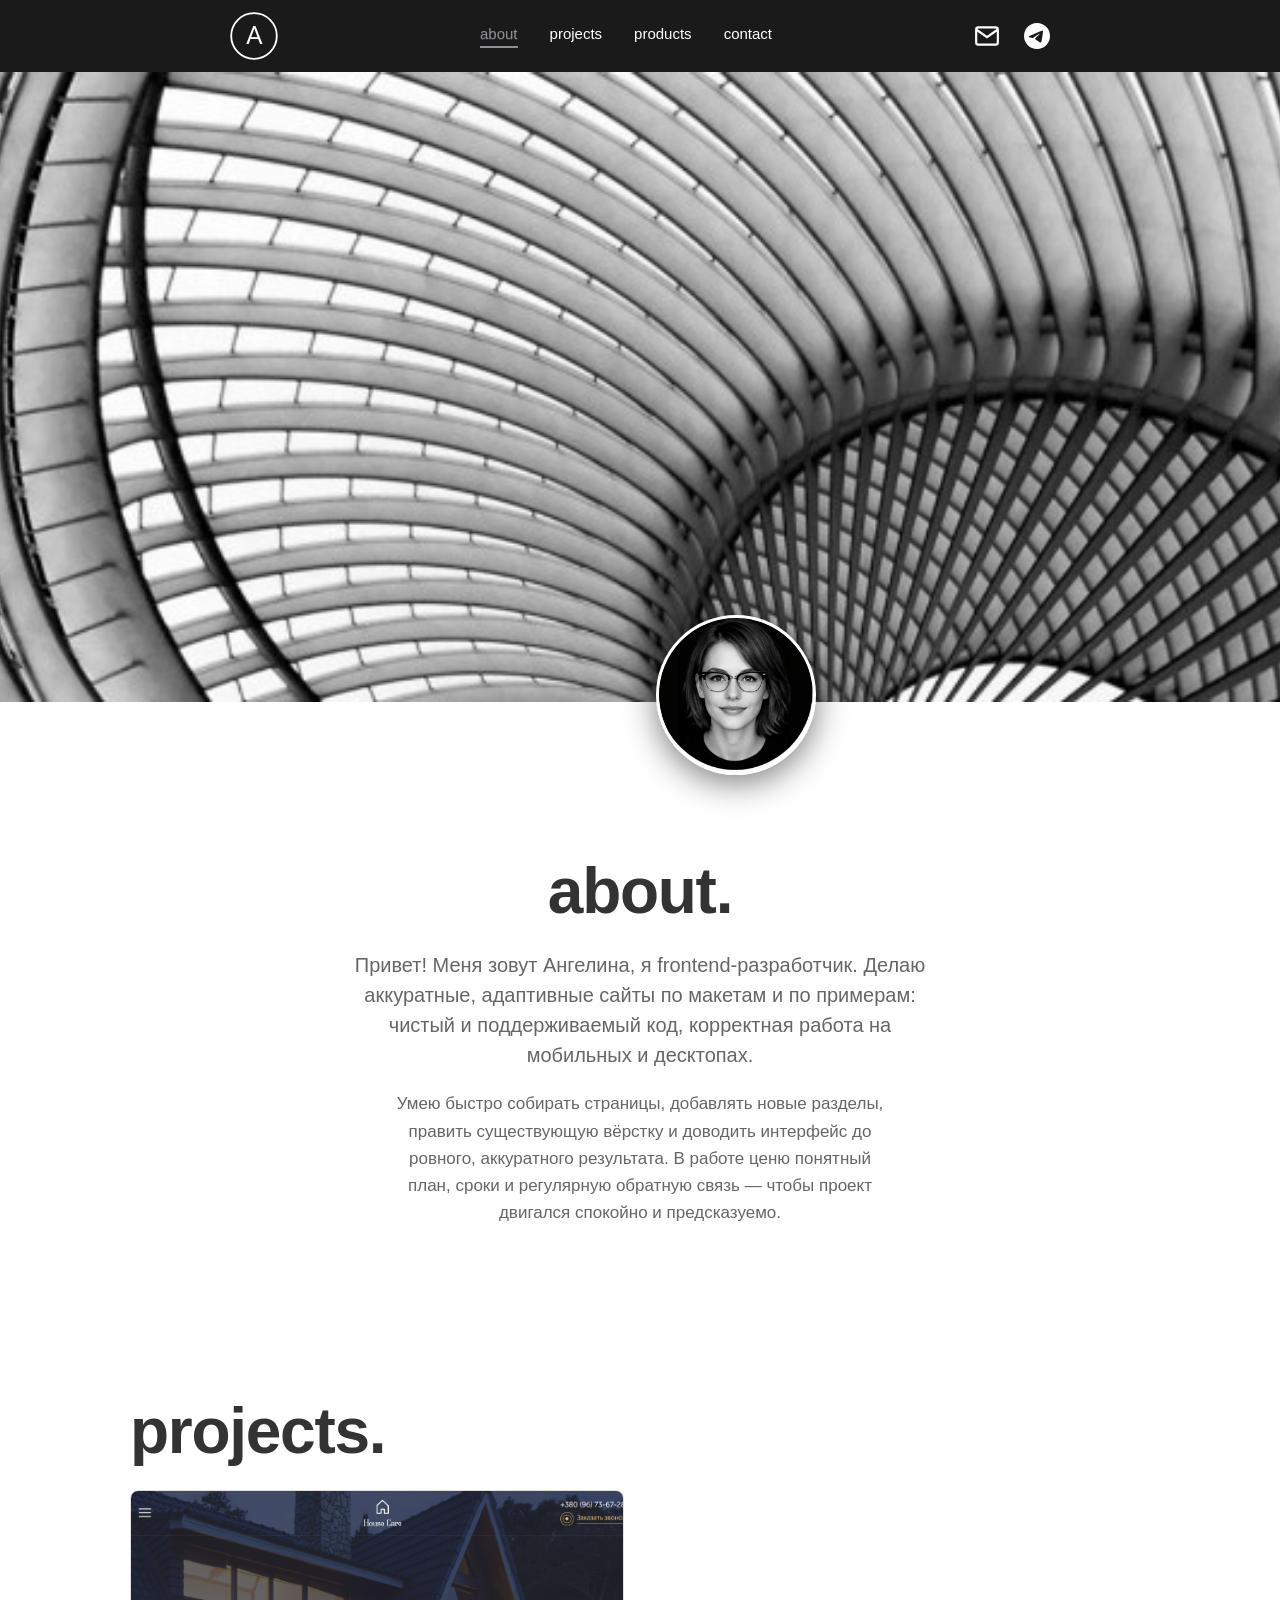
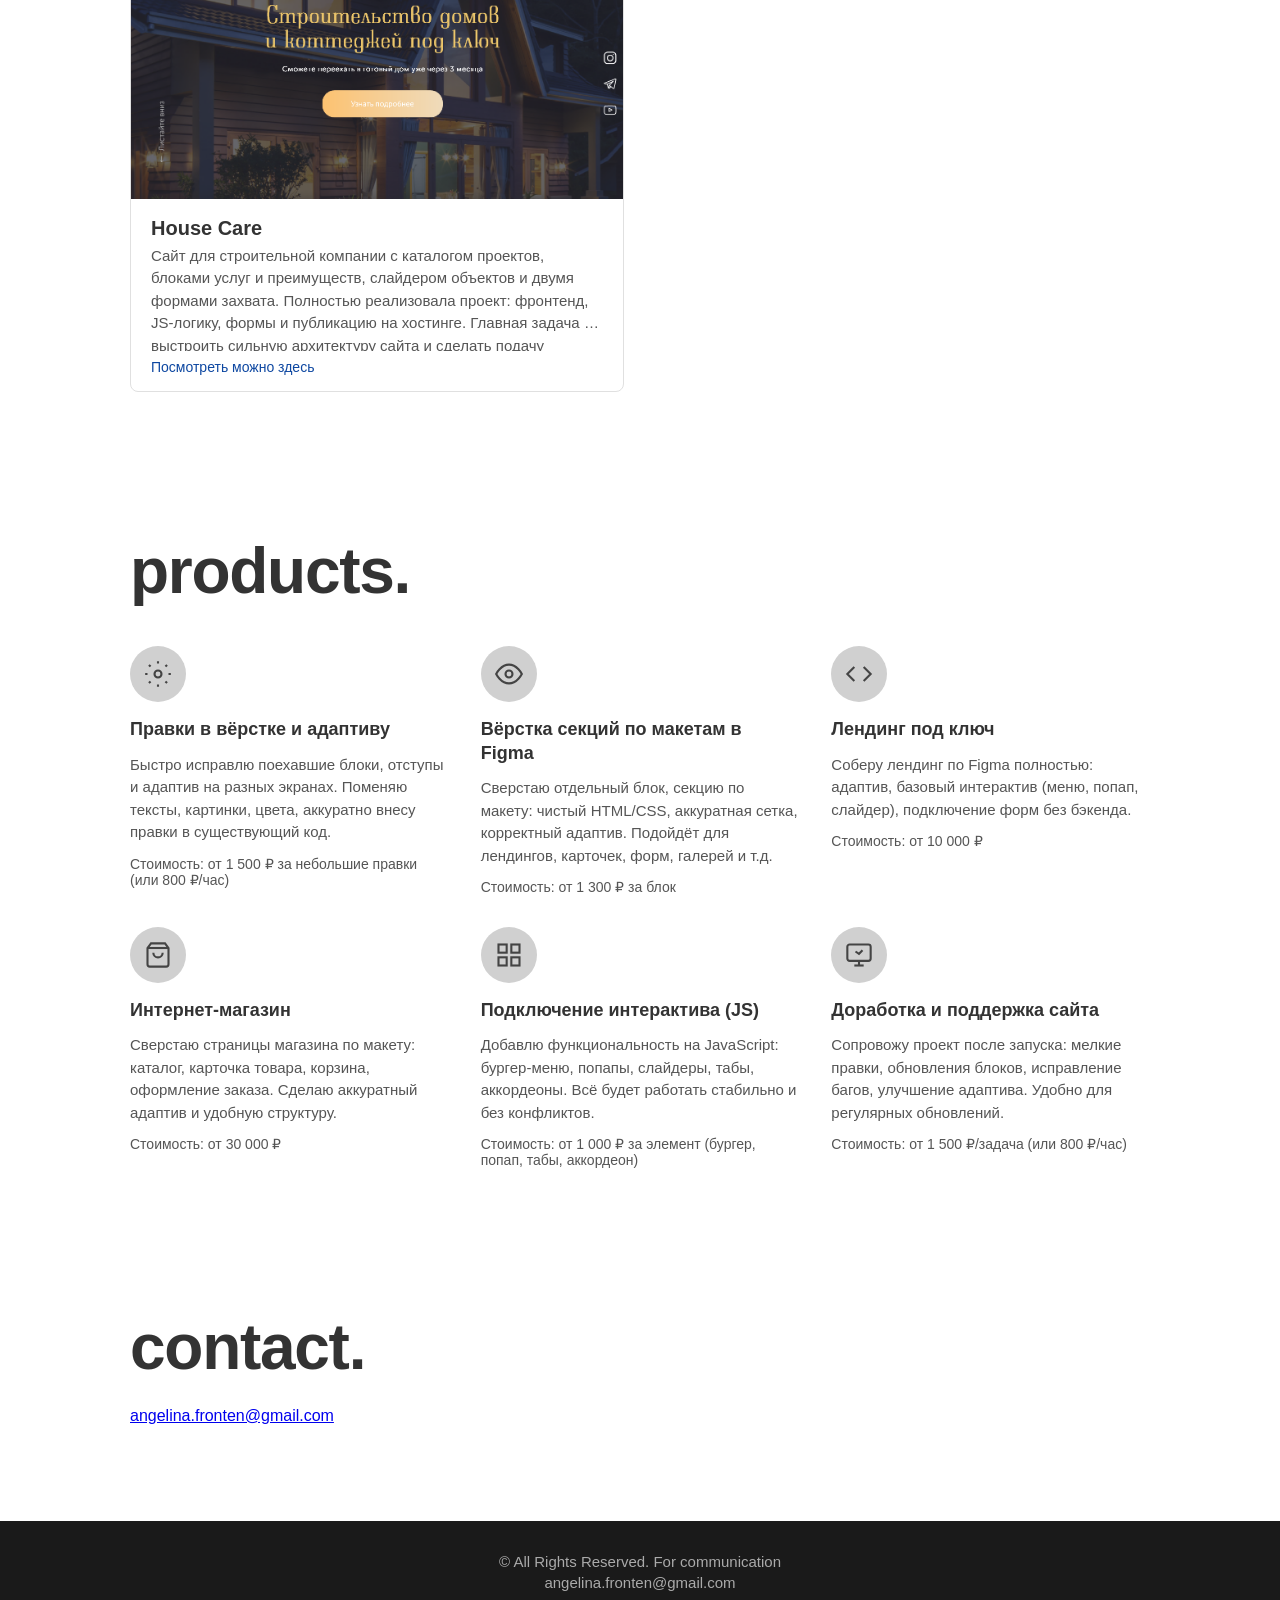
==== index.html @ 504e4619 "first commit" ====
<!doctype html>
<html lang="ru">
  <head>
    <meta charset="UTF-8" />
    <meta name="viewport" content="width=device-width, initial-scale=1.0" />
    <title>Портфолио</title>
    <link rel="stylesheet" href="css/style.css" />
  </head>
  <body>
    <header class="header">
      <div class="header-inner">
        <a href="#about" class="logo">
          <div class="logo-icon">
            <svg
              viewBox="0 0 40 40"
              fill="none"
              xmlns="http://www.w3.org/2000/svg"
            >
              <circle
                cx="20"
                cy="20"
                r="19"
                stroke="currentColor"
                stroke-width="1.5"
              />
              <text
                x="20"
                y="27"
                text-anchor="middle"
                fill="currentColor"
                class="logo-letter"
              >
                A
              </text>
            </svg>
          </div>
        </a>
        <nav class="nav">
          <a href="#about" class="nav-name">about</a>
          <a href="#projects">projects</a>
          <a href="#products">products</a>
          <a href="#contact">contact</a>
        </nav>
        <div class="social">
          <a href="mailto:angelina.fronten@gmail.com">
            <svg
              class="icon"
              viewBox="0 0 24 24"
              fill="none"
              stroke="currentColor"
              stroke-width="2"
            >
              <path
                d="M4 4h16c1.1 0 2 .9 2 2v12c0 1.1-.9 2-2 2H4c-1.1 0-2-.9-2-2V6c0-1.1.9-2 2-2z"
              />
              <polyline points="22,6 12,13 2,6" />
            </svg>
          </a>
          <a href="https://t.me/smmnlss">
            <svg class="icon" viewBox="0 0 24 24" fill="currentColor">
              <path
                d="M11.944 0A12 12 0 0 0 0 12a12 12 0 0 0 12 12 12 12 0 0 0 12-12A12 12 0 0 0 12 0a12 12 0 0 0-.056 0zm4.962 7.224c.1-.002.321.023.465.14a.506.506 0 0 1 .171.325c.016.093.036.306.02.472-.18 1.898-.962 6.502-1.36 8.627-.168.9-.499 1.201-.82 1.23-.696.065-1.225-.46-1.9-.902-1.056-.693-1.653-1.124-2.678-1.8-1.185-.78-.417-1.21.258-1.91.177-.184 3.247-2.977 3.307-3.23.007-.032.014-.15-.056-.212s-.174-.041-.249-.024c-.106.024-1.793 1.14-5.061 3.345-.48.33-.913.49-1.302.48-.428-.008-1.252-.241-1.865-.44-.752-.245-1.349-.374-1.297-.789.027-.216.325-.437.893-.663 3.498-1.524 5.83-2.529 6.998-3.014 3.332-1.386 4.025-1.627 4.476-1.635z"
              />
            </svg>
          </a>
        </div>
      </div>
    </header>
    <section id="about" class="about">
      <div class="hero">
        <div class="hero-bg" role="img"></div>
        <div class="hero-avatar">
          <img src="images/avatar.png" alt="Фото" />
        </div>
      </div>
      <main class="main-content about-content">
        <h1 class="about-title">about.</h1>
        <p class="about-lead">
          Привет! Меня зовут Ангелина, я frontend-разработчик. Делаю аккуратные,
          адаптивные сайты по макетам и по примерам: чистый и поддерживаемый
          код, корректная работа на мобильных и десктопах.
        </p>
        <p class="about-text">
          Умею быстро собирать страницы, добавлять новые разделы, править
          существующую вёрстку и доводить интерфейс до ровного, аккуратного
          результата. В работе ценю понятный план, сроки и регулярную обратную
          связь — чтобы проект двигался спокойно и предсказуемо.
        </p>
      </main>
    </section>
    <section id="projects" class="section-block projects-section">
      <h1 class="section-title">projects.</h1>
      <div class="projects-grid">
        <article class="project-card">
          <a href="project-housecare.html" class="project-card-link">
            <div
              class="project-card-cover"
              role="img"
              aria-label="House Care — превью"
            >
              <img src="images/houseCare.png" alt="House Care" />
            </div>
            <h2 class="project-card-title">House Care</h2>
            <p class="project-card-desc">
              Сайт для строительной компании с каталогом проектов, блоками услуг
              и преимуществ, слайдером объектов и двумя формами захвата.
              Полностью реализовала проект: фронтенд, JS-логику, формы и
              публикацию на хостинге. Главная задача — выстроить сильную
              архитектуру сайта и сделать подачу большого объема информации
              понятной для пользователя.
            </p>
          </a>
          <a
            href="https://nurahmetovaangelina-byte.github.io/buildhouses/"
            target="_blank"
            rel="noopener noreferrer"
            class="project-card-external"
            >Посмотреть можно здесь</a
          >
        </article>
      </div>
    </section>
    <section id="products" class="products-content">
      <h1 class="products-title">products.</h1>
      <div class="products-grid">
        <article class="product-card">
          <div class="product-icon" aria-hidden="true">
            <svg
              viewBox="0 0 24 24"
              fill="none"
              stroke="currentColor"
              stroke-width="1.8"
            >
              <circle cx="12" cy="12" r="3" />
              <path
                d="M12 1v2m0 18v2M4.22 4.22l1.42 1.42m12.72 12.72l1.42 1.42M1 12h2m18 0h2M4.22 19.78l1.42-1.42M18.36 5.64l1.42-1.42"
              />
            </svg>
          </div>
          <h2 class="product-card-title">Правки в вёрстке и адаптиву</h2>
          <p class="product-card-desc">
            Быстро исправлю поехавшие блоки, отступы и адаптив на разных
            экранах. Поменяю тексты, картинки, цвета, аккуратно внесу правки в
            существующий код.
          </p>
          <p class="product-price">
            Стоимость: от 1 500 ₽ за небольшие правки (или 800 ₽/час)
          </p>
        </article>
        <article class="product-card">
          <div class="product-icon" aria-hidden="true">
            <svg
              viewBox="0 0 24 24"
              fill="none"
              stroke="currentColor"
              stroke-width="1.8"
            >
              <path d="M1 12s4-8 11-8 11 8 11 8-4 8-11 8-11-8-11-8z" />
              <circle cx="12" cy="12" r="3" />
            </svg>
          </div>
          <h2 class="product-card-title">Вёрстка секций по макетам в Figma</h2>
          <p class="product-card-desc">
            Сверстаю отдельный блок, секцию по макету: чистый HTML/CSS,
            аккуратная сетка, корректный адаптив. Подойдёт для лендингов,
            карточек, форм, галерей и т.д.
          </p>
          <p class="product-price">Стоимость: от 1 300 ₽ за блок</p>
        </article>
        <article class="product-card">
          <div class="product-icon" aria-hidden="true">
            <svg
              viewBox="0 0 24 24"
              fill="none"
              stroke="currentColor"
              stroke-width="1.8"
            >
              <path d="M16 18l6-6-6-6M8 6l-6 6 6 6" />
            </svg>
          </div>
          <h2 class="product-card-title">Лендинг под ключ</h2>
          <p class="product-card-desc">
            Соберу лендинг по Figma полностью: адаптив, базовый интерактив
            (меню, попап, слайдер), подключение форм без бэкенда.
          </p>
          <p class="product-price">Стоимость: от 10 000 ₽</p>
        </article>
        <article class="product-card">
          <div class="product-icon" aria-hidden="true">
            <svg
              viewBox="0 0 24 24"
              fill="none"
              stroke="currentColor"
              stroke-width="1.8"
            >
              <path d="M6 2L3 6v14a2 2 0 002 2h14a2 2 0 002-2V6l-3-4z" />
              <line x1="3" y1="6" x2="21" y2="6" />
              <path d="M16 10a4 4 0 01-8 0" />
            </svg>
          </div>
          <h2 class="product-card-title">Интернет-магазин</h2>
          <p class="product-card-desc">
            Сверстаю страницы магазина по макету: каталог, карточка товара,
            корзина, оформление заказа. Сделаю аккуратный адаптив и удобную
            структуру.
          </p>
          <p class="product-price">Стоимость: от 30 000 ₽</p>
        </article>
        <article class="product-card">
          <div class="product-icon" aria-hidden="true">
            <svg
              viewBox="0 0 24 24"
              fill="none"
              stroke="currentColor"
              stroke-width="1.8"
            >
              <rect x="3" y="3" width="7" height="7" />
              <rect x="14" y="3" width="7" height="7" />
              <rect x="14" y="14" width="7" height="7" />
              <rect x="3" y="14" width="7" height="7" />
            </svg>
          </div>
          <h2 class="product-card-title">Подключение интерактива (JS)</h2>
          <p class="product-card-desc">
            Добавлю функциональность на JavaScript: бургер-меню, попапы,
            слайдеры, табы, аккордеоны. Всё будет работать стабильно и без
            конфликтов.
          </p>
          <p class="product-price">
            Стоимость: от 1 000 ₽ за элемент (бургер, попап, табы, аккордеон)
          </p>
        </article>
        <article class="product-card">
          <div class="product-icon" aria-hidden="true">
            <svg
              viewBox="0 0 24 24"
              fill="none"
              stroke="currentColor"
              stroke-width="1.8"
            >
              <rect x="2" y="3" width="20" height="14" rx="2" />
              <line x1="8" y1="21" x2="16" y2="21" />
              <line x1="12" y1="17" x2="12" y2="21" />
              <path d="M9 9l3 2 3-3" />
            </svg>
          </div>
          <h2 class="product-card-title">Доработка и поддержка сайта</h2>
          <p class="product-card-desc">
            Сопровожу проект после запуска: мелкие правки, обновления блоков,
            исправление багов, улучшение адаптива. Удобно для регулярных
            обновлений.
          </p>
          <p class="product-price">
            Стоимость: от 1 500 ₽/задача (или 800 ₽/час)
          </p>
        </article>
      </div>
    </section>
    <section id="contact" class="section-block">
      <h1 class="section-title">contact.</h1>
      <p>
        <a href="mailto:angelina.fronten@gmail.com"
          >angelina.fronten@gmail.com</a
        >
      </p>
    </section>
    <footer class="footer">
      <p class="footer-text">© All Rights Reserved. For communication</p>
      <p class="footer-email">
        <a href="mailto:angelina.fronten@gmail.com"
          >angelina.fronten@gmail.com</a
        >
      </p>
    </footer>
    <script src="scripts/script.js"></script>
  </body>
</html>
---- css/style.css ----
@font-face {
  font-family: "Segoe UI Local";
  src: url("../fonts/Segoe UI.ttf") format("truetype");
  font-weight: 100 900;
  font-style: normal;
}

*, *::before, *::after { box-sizing: border-box; }
body { margin: 0; font-family: -apple-system, BlinkMacSystemFont, "Segoe UI", Roboto, sans-serif; }

.header {
  background-color: #1a1a1a;
}

.header-inner {
  display: flex;
  align-items: center;
  justify-content: space-between;
  height: 72px;
  padding: 0 40px;
  max-width: 900px;
  margin: 0 auto;
}

.logo {
  display: flex;
  align-items: center;
  color: #fff;
  text-decoration: none;
  margin-right: 48px;
}

.logo-icon {
  display: block;
  width: 48px;
  height: 48px;
}

.logo svg {
  width: 100%;
  height: 100%;
}

.logo-letter {
  font-family: "Segoe UI Local", sans-serif;
  font-size: 22px;
  font-weight: 600;
}

.nav {
  display: flex;
  align-items: center;
  gap: 32px;
}

.nav a {
  color: #fff;
  text-decoration: none;
  font-size: 15px;
  font-weight: 400;
  padding-bottom: 4px;
  border-bottom: 2px solid transparent;
  transition: color 0.2s, border-color 0.2s, text-shadow 0.2s;
}

.nav a:hover {
  color: #8C8E91;
  text-shadow: 0 1px 0 rgba(255,255,255,0.12), 0 -1px 0 rgba(0,0,0,0.15);
}

.nav-name,
.nav a.nav-name {
  color: #8C8E91;
  border-bottom-color: #8C8E91;
  text-shadow: 0 1px 0 rgba(255,255,255,0.12), 0 -1px 0 rgba(0,0,0,0.15);
}

.social {
  display: flex;
  align-items: center;
  gap: 24px;
  margin-left: 48px;
}

.social a {
  color: #fff;
  display: flex;
  align-items: center;
  justify-content: center;
  text-decoration: none;
  transition: opacity 0.2s;
}

.social a:hover {
  opacity: 0.8;
}

.social .icon {
  width: 26px;
  height: 26px;
}

.about {
  position: relative;
  z-index: 1;
}

.hero {
  position: relative;
  z-index: 1;
  width: 100%;
  height: 70vh;
  min-height: 400px;
  overflow: visible;
}

.hero-bg {
  position: absolute;
  inset: 0;
  background: #1a1a1a url("../images/hero-bg.png") center / cover no-repeat;
}

.hero-avatar {
  position: absolute;
  z-index: 2;
  bottom: -73px;
  left: 736px;
  transform: translateX(-50%);
  width: 160px;
  height: 160px;
  border-radius: 50%;
  border: 3px solid #fff;
  overflow: hidden;
  box-shadow: 0 8px 32px rgba(0,0,0,0.5);
}

.hero-avatar img {
  width: 100%;
  height: 100%;
  object-fit: cover;
  display: block;
}

main {
  position: relative;
  z-index: 0;
  min-height: 60vh;
  margin-top: 90px;
}

main section {
  min-height: 50vh;
  padding: 2rem;
}

.section-block {
  padding: 4rem 40px 5rem;
  background: #fff;
  max-width: 1100px;
  margin-left: auto;
  margin-right: auto;
  box-sizing: border-box;
}

.section-title {
  font-size: clamp(2.5rem, 6vw, 4rem);
  font-weight: 700;
  color: #333;
  margin: 0 0 1.5rem;
  letter-spacing: -0.02em;
  line-height: 1.1;
}

.projects-grid {
  display: grid;
  grid-template-columns: repeat(auto-fill, minmax(320px, 1fr));
  gap: 2rem;
  margin-top: 1rem;
}

.project-card {
  display: flex;
  flex-direction: column;
  border-radius: 8px;
  overflow: hidden;
  border: 1px solid #e0e0e0;
  transition: border-color 0.2s, box-shadow 0.2s;
}

.project-card:hover {
  border-color: #bbb;
  box-shadow: 0 4px 16px rgba(0,0,0,0.08);
}

.project-card-link {
  flex: 1;
  text-decoration: none;
  color: inherit;
  display: block;
}

.project-card-cover {
  position: relative;
  aspect-ratio: 16/10;
  background: #e8e8e8;
  background-size: cover;
  background-position: center;
}

.project-card-cover img {
  position: absolute;
  inset: 0;
  width: 100%;
  height: 100%;
  object-fit: cover;
  display: block;
}

.project-card-title {
  font-size: 1.25rem;
  font-weight: 700;
  color: #333;
  margin: 0;
  padding: 1rem 1.25rem 0.25rem;
  line-height: 1.3;
}

.project-card-desc {
  font-size: 0.9375rem;
  line-height: 1.5;
  color: #555;
  margin: 0;
  padding: 0 1.25rem 1rem;
  display: -webkit-box;
  -webkit-line-clamp: 4;
  -webkit-box-orient: vertical;
  overflow: hidden;
}

.project-card-external {
  font-size: 0.875rem;
  color: #0d47a1;
  text-decoration: none;
  padding: 0.5rem 1.25rem 1rem;
  display: inline-block;
  transition: color 0.2s;
}

.project-card-external:hover {
  color: #1565c0;
}

.project-page {
  max-width: 800px;
  margin: 0 auto;
  padding: 2rem 40px 4rem;
}

.project-page-title {
  font-size: clamp(2rem, 4vw, 2.75rem);
  font-weight: 700;
  color: #333;
  margin: 0 0 1.5rem;
  letter-spacing: -0.02em;
}

.project-demo {
  margin-bottom: 2rem;
  border-radius: 8px;
  overflow: hidden;
  border: 1px solid #e0e0e0;
  background: #f5f5f5;
}

.project-demo-link {
  display: block;
  line-height: 0;
}

.project-demo-img {
  width: 100%;
  height: auto;
  display: block;
  vertical-align: top;
}

.project-demo-placeholder {
  display: none;
  padding: 3rem 2rem;
  text-align: center;
  color: #888;
  font-size: 0.9375rem;
}

.project-page-content {
  font-size: 1.0625rem;
  line-height: 1.65;
  color: #444;
}

.project-page-content p {
  margin: 0 0 1rem;
}

.project-page-lead {
  font-weight: 600;
  color: #333;
  margin-bottom: 1rem;
}

.project-page-external {
  display: inline-block;
  margin-top: 0.5rem;
  color: #0d47a1;
  text-decoration: none;
  font-weight: 500;
}

.project-page-external:hover {
  color: #1565c0;
  text-decoration: underline;
}

.about-content {
  background: #fff;
  padding: 4rem 40px 5rem;
  max-width: 900px;
  margin-left: auto;
  margin-right: auto;
  text-align: center;
}

.about-title {
  font-size: clamp(2.5rem, 6vw, 4rem);
  font-weight: 700;
  color: #333;
  margin: 0 0 1.5rem;
  letter-spacing: -0.02em;
  line-height: 1.1;
}

.about-lead {
  font-size: 1.25rem;
  line-height: 1.5;
  color: #666;
  margin: 0 auto 1.25rem;
  max-width: 52ch;
}

.about-text {
  font-size: 1.0625rem;
  line-height: 1.6;
  color: #666;
  margin: 0 auto;
  max-width: 52ch;
}

.products-content {
  margin-top: 0;
  background: #fff;
  padding: 4rem 40px 5rem;
  max-width: 1100px;
  margin-left: auto;
  margin-right: auto;
  box-sizing: border-box;
}

.products-title {
  font-size: clamp(2.5rem, 6vw, 4rem);
  font-weight: 700;
  color: #333;
  margin: 0 0 2.5rem;
  letter-spacing: -0.02em;
  line-height: 1.1;
  text-align: left;
}

.products-grid {
  display: grid;
  grid-template-columns: repeat(3, 1fr);
  gap: 2rem;
}

@media (max-width: 900px) {
  .products-grid {
    grid-template-columns: repeat(2, 1fr);
  }
}

@media (max-width: 560px) {
  .products-grid {
    grid-template-columns: 1fr;
  }
}

.product-card {
  background: transparent;
  padding: 0;
  text-align: left;
}

.product-icon {
  width: 56px;
  height: 56px;
  border-radius: 50%;
  background: #d0d0d0;
  display: flex;
  align-items: center;
  justify-content: center;
  margin-bottom: 1rem;
}

.product-icon svg {
  width: 28px;
  height: 28px;
  color: #444;
}

.product-card-title {
  font-size: 1.125rem;
  font-weight: 700;
  color: #333;
  margin: 0 0 0.75rem;
  line-height: 1.3;
}

.product-card-desc {
  font-size: 0.9375rem;
  line-height: 1.5;
  color: #555;
  margin: 0 0 0.75rem;
}

.product-price {
  font-size: 0.875rem;
  color: #555;
  margin: 0;
}

.footer {
  background-color: #1a1a1a;
  padding: 2rem 40px;
  text-align: center;
}

.footer-text,
.footer-email {
  margin: 0;
  font-size: 0.9375rem;
  color: #aaaaaa;
}

.footer-email {
  margin-top: 0.25rem;
}

.footer-email a {
  color: #aaaaaa;
  text-decoration: none;
}

.footer-email a:hover {
  color: #fff;
}
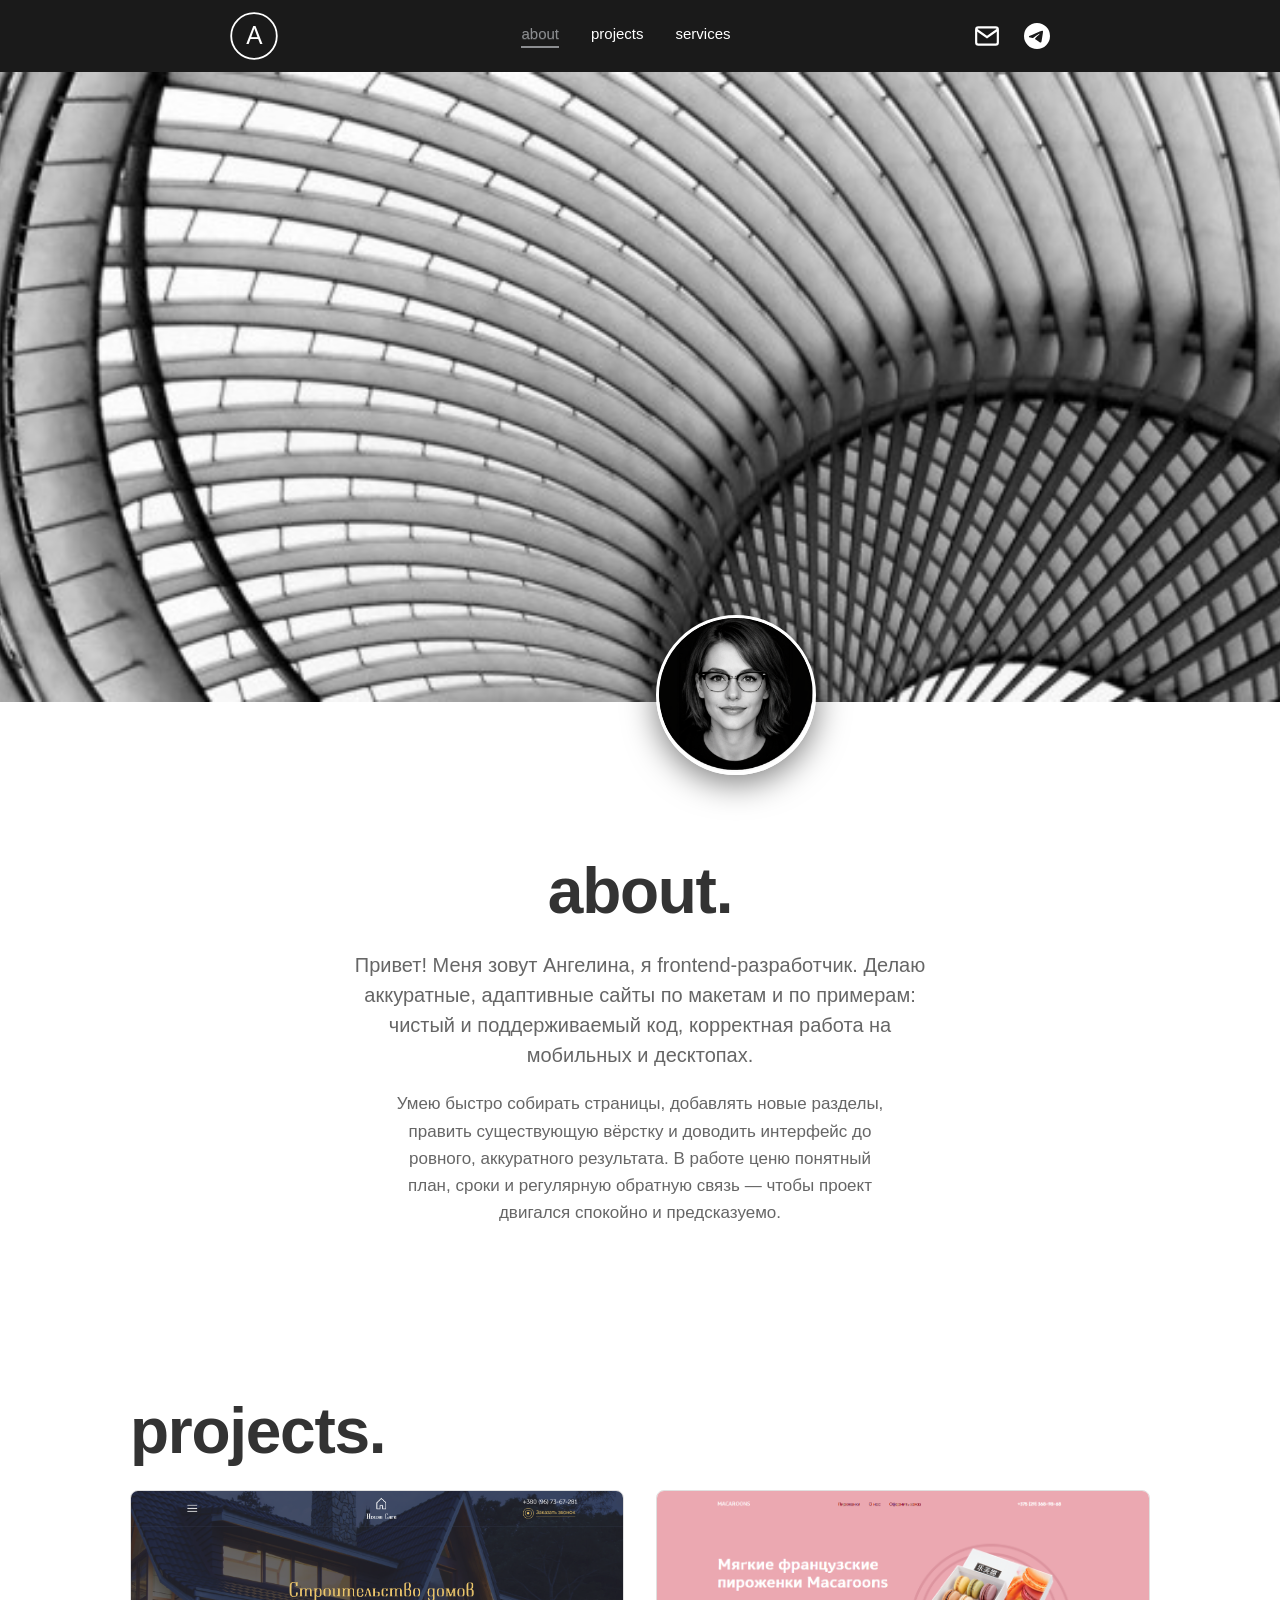
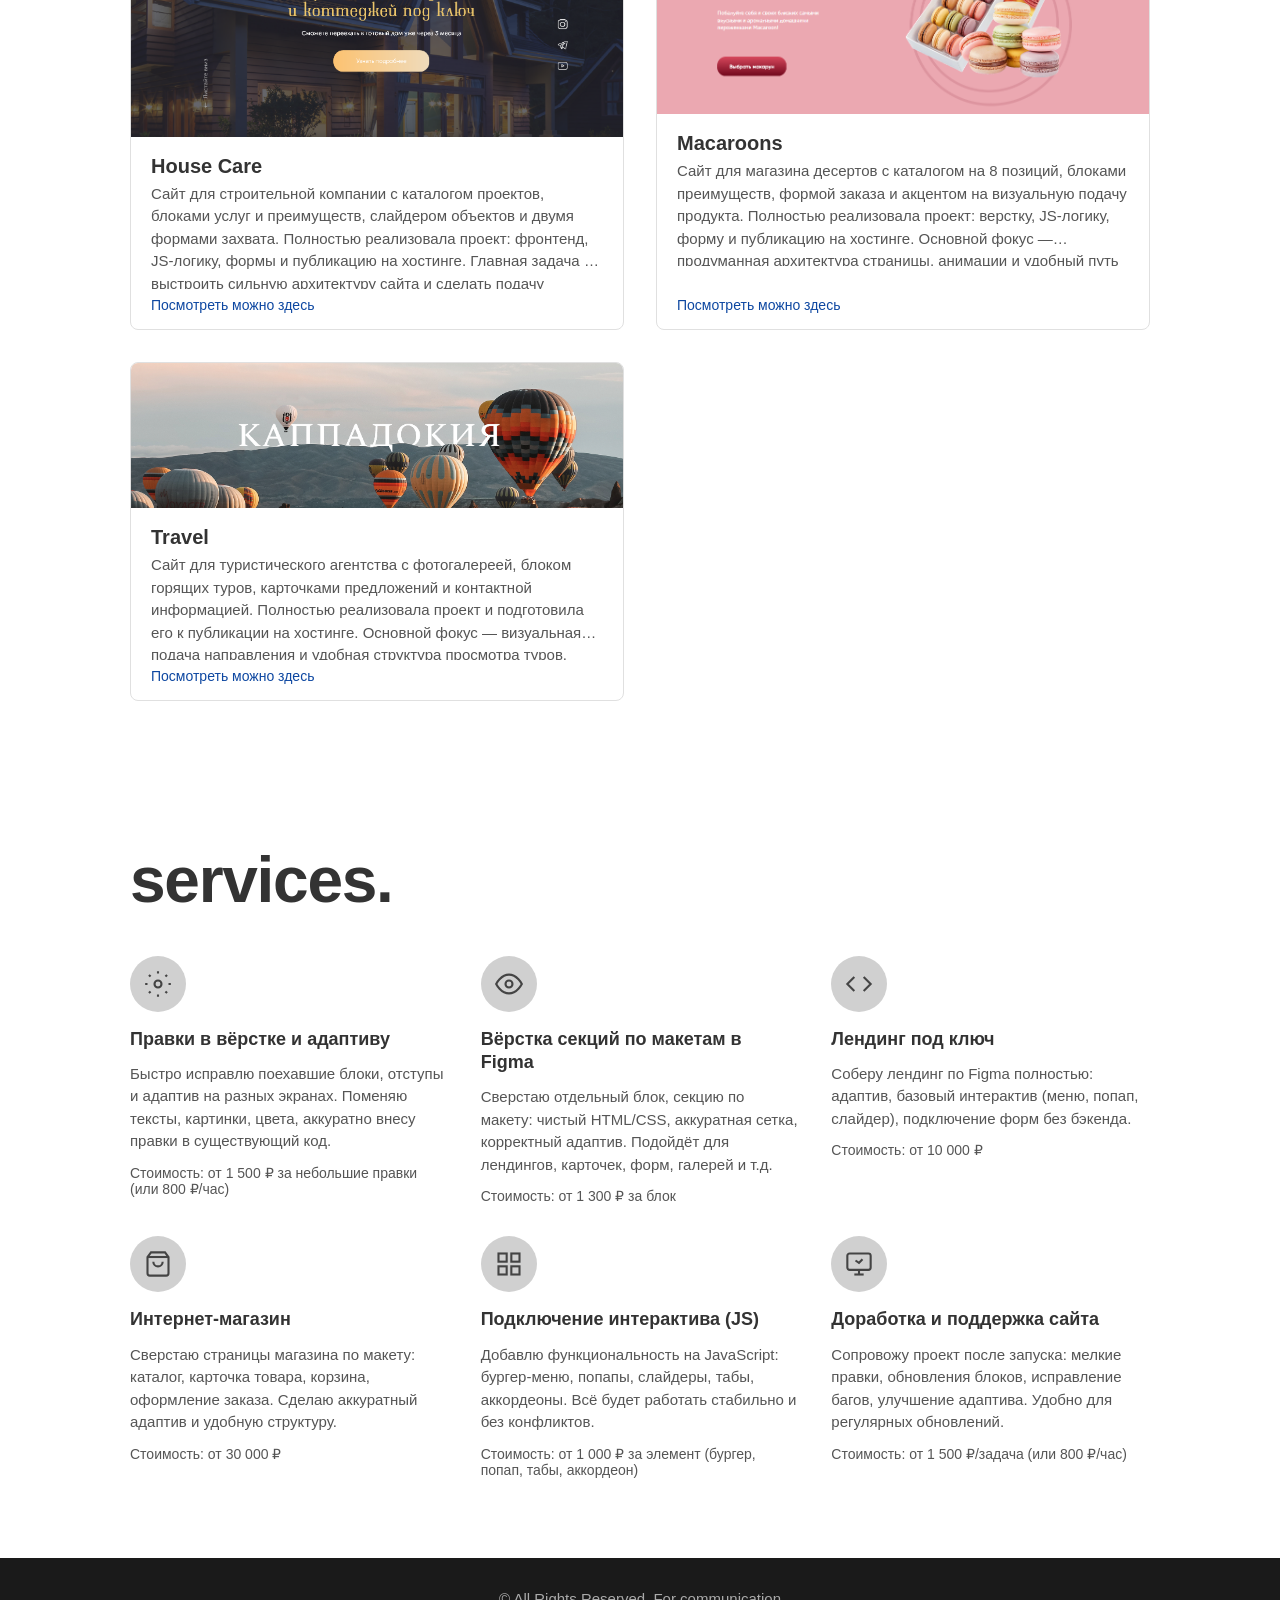
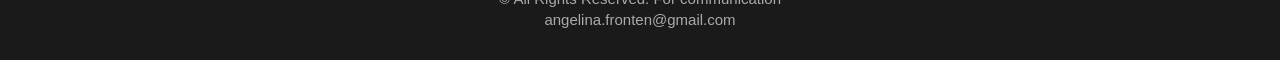
==== commit ac95d953: "commit" ====
--- a/index.html
+++ b/index.html
@@ -38,8 +38,7 @@
         <nav class="nav">
           <a href="#about" class="nav-name">about</a>
           <a href="#projects">projects</a>
-          <a href="#products">products</a>
-          <a href="#contact">contact</a>
+          <a href="#services">services</a>
         </nav>
         <div class="social">
           <a href="mailto:angelina.fronten@gmail.com">
@@ -118,13 +117,52 @@
             >Посмотреть можно здесь</a
           >
         </article>
+        <article class="project-card">
+          <a href="project-macaroons.html" class="project-card-link">
+            <div
+              class="project-card-cover"
+              role="img"
+              aria-label="Macaroons — превью"
+            >
+              <img src="images/macaroons.png" alt="Macaroons" />
+            </div>
+            <h2 class="project-card-title">Macaroons</h2>
+            <p class="project-card-desc">
+              Сайт для магазина десертов с каталогом на 8 позиций, блоками
+              преимуществ, формой заказа и акцентом на визуальную подачу
+              продукта. Полностью реализовала проект: верстку, JS-логику, форму
+              и публикацию на хостинге. Основной фокус — продуманная архитектура
+              страницы, анимации и удобный путь пользователя к оформлению
+              заказа.
+            </p>
+          </a>
+          <a
+            href="https://nurahmetovaangelina-byte.github.io/Macaruns/"
+            target="_blank"
+            rel="noopener noreferrer"
+            class="project-card-external"
+            >Посмотреть можно здесь</a
+          >
+        </article>
+        <article class="project-card">
+          <a href="project-travel.html" class="project-card-link">
+            <div class="project-card-cover" role="img" aria-label="Travel — превью">
+              <img src="images/travel.png" alt="Travel" />
+            </div>
+            <h2 class="project-card-title">Travel</h2>
+            <p class="project-card-desc">
+              Сайт для туристического агентства с фотогалереей, блоком горящих туров, карточками предложений и контактной информацией. Полностью реализовала проект и подготовила его к публикации на хостинге. Основной фокус — визуальная подача направления и удобная структура просмотра туров.
+            </p>
+          </a>
+          <a href="https://nurahmetovaangelina-byte.github.io/travelagency/" target="_blank" rel="noopener noreferrer" class="project-card-external">Посмотреть можно здесь</a>
+        </article>
       </div>
     </section>
-    <section id="products" class="products-content">
-      <h1 class="products-title">products.</h1>
-      <div class="products-grid">
-        <article class="product-card">
-          <div class="product-icon" aria-hidden="true">
+    <section id="services" class="services-content">
+      <h1 class="services-title">services.</h1>
+      <div class="services-grid">
+        <article class="service-card">
+          <div class="service-icon" aria-hidden="true">
             <svg
               viewBox="0 0 24 24"
               fill="none"
@@ -137,18 +175,18 @@
               />
             </svg>
           </div>
-          <h2 class="product-card-title">Правки в вёрстке и адаптиву</h2>
-          <p class="product-card-desc">
+          <h2 class="service-card-title">Правки в вёрстке и адаптиву</h2>
+          <p class="service-card-desc">
             Быстро исправлю поехавшие блоки, отступы и адаптив на разных
             экранах. Поменяю тексты, картинки, цвета, аккуратно внесу правки в
             существующий код.
           </p>
-          <p class="product-price">
+          <p class="service-price">
             Стоимость: от 1 500 ₽ за небольшие правки (или 800 ₽/час)
           </p>
         </article>
-        <article class="product-card">
-          <div class="product-icon" aria-hidden="true">
+        <article class="service-card">
+          <div class="service-icon" aria-hidden="true">
             <svg
               viewBox="0 0 24 24"
               fill="none"
@@ -159,16 +197,16 @@
               <circle cx="12" cy="12" r="3" />
             </svg>
           </div>
-          <h2 class="product-card-title">Вёрстка секций по макетам в Figma</h2>
-          <p class="product-card-desc">
+          <h2 class="service-card-title">Вёрстка секций по макетам в Figma</h2>
+          <p class="service-card-desc">
             Сверстаю отдельный блок, секцию по макету: чистый HTML/CSS,
             аккуратная сетка, корректный адаптив. Подойдёт для лендингов,
             карточек, форм, галерей и т.д.
           </p>
-          <p class="product-price">Стоимость: от 1 300 ₽ за блок</p>
-        </article>
-        <article class="product-card">
-          <div class="product-icon" aria-hidden="true">
+          <p class="service-price">Стоимость: от 1 300 ₽ за блок</p>
+        </article>
+        <article class="service-card">
+          <div class="service-icon" aria-hidden="true">
             <svg
               viewBox="0 0 24 24"
               fill="none"
@@ -178,15 +216,15 @@
               <path d="M16 18l6-6-6-6M8 6l-6 6 6 6" />
             </svg>
           </div>
-          <h2 class="product-card-title">Лендинг под ключ</h2>
-          <p class="product-card-desc">
+          <h2 class="service-card-title">Лендинг под ключ</h2>
+          <p class="service-card-desc">
             Соберу лендинг по Figma полностью: адаптив, базовый интерактив
             (меню, попап, слайдер), подключение форм без бэкенда.
           </p>
-          <p class="product-price">Стоимость: от 10 000 ₽</p>
-        </article>
-        <article class="product-card">
-          <div class="product-icon" aria-hidden="true">
+          <p class="service-price">Стоимость: от 10 000 ₽</p>
+        </article>
+        <article class="service-card">
+          <div class="service-icon" aria-hidden="true">
             <svg
               viewBox="0 0 24 24"
               fill="none"
@@ -198,16 +236,16 @@
               <path d="M16 10a4 4 0 01-8 0" />
             </svg>
           </div>
-          <h2 class="product-card-title">Интернет-магазин</h2>
-          <p class="product-card-desc">
+          <h2 class="service-card-title">Интернет-магазин</h2>
+          <p class="service-card-desc">
             Сверстаю страницы магазина по макету: каталог, карточка товара,
             корзина, оформление заказа. Сделаю аккуратный адаптив и удобную
             структуру.
           </p>
-          <p class="product-price">Стоимость: от 30 000 ₽</p>
-        </article>
-        <article class="product-card">
-          <div class="product-icon" aria-hidden="true">
+          <p class="service-price">Стоимость: от 30 000 ₽</p>
+        </article>
+        <article class="service-card">
+          <div class="service-icon" aria-hidden="true">
             <svg
               viewBox="0 0 24 24"
               fill="none"
@@ -220,18 +258,18 @@
               <rect x="3" y="14" width="7" height="7" />
             </svg>
           </div>
-          <h2 class="product-card-title">Подключение интерактива (JS)</h2>
-          <p class="product-card-desc">
+          <h2 class="service-card-title">Подключение интерактива (JS)</h2>
+          <p class="service-card-desc">
             Добавлю функциональность на JavaScript: бургер-меню, попапы,
             слайдеры, табы, аккордеоны. Всё будет работать стабильно и без
             конфликтов.
           </p>
-          <p class="product-price">
+          <p class="service-price">
             Стоимость: от 1 000 ₽ за элемент (бургер, попап, табы, аккордеон)
           </p>
         </article>
-        <article class="product-card">
-          <div class="product-icon" aria-hidden="true">
+        <article class="service-card">
+          <div class="service-icon" aria-hidden="true">
             <svg
               viewBox="0 0 24 24"
               fill="none"
@@ -244,25 +282,17 @@
               <path d="M9 9l3 2 3-3" />
             </svg>
           </div>
-          <h2 class="product-card-title">Доработка и поддержка сайта</h2>
-          <p class="product-card-desc">
+          <h2 class="service-card-title">Доработка и поддержка сайта</h2>
+          <p class="service-card-desc">
             Сопровожу проект после запуска: мелкие правки, обновления блоков,
             исправление багов, улучшение адаптива. Удобно для регулярных
             обновлений.
           </p>
-          <p class="product-price">
+          <p class="service-price">
             Стоимость: от 1 500 ₽/задача (или 800 ₽/час)
           </p>
         </article>
       </div>
-    </section>
-    <section id="contact" class="section-block">
-      <h1 class="section-title">contact.</h1>
-      <p>
-        <a href="mailto:angelina.fronten@gmail.com"
-          >angelina.fronten@gmail.com</a
-        >
-      </p>
     </section>
     <footer class="footer">
       <p class="footer-text">© All Rights Reserved. For communication</p>
--- a/css/style.css
+++ b/css/style.css
@@ -200,20 +200,16 @@
 }
 
 .project-card-cover {
-  position: relative;
-  aspect-ratio: 16/10;
   background: #e8e8e8;
-  background-size: cover;
-  background-position: center;
+  line-height: 0;
+  overflow: hidden;
 }
 
 .project-card-cover img {
-  position: absolute;
-  inset: 0;
   width: 100%;
-  height: 100%;
-  object-fit: cover;
-  display: block;
+  height: auto;
+  display: block;
+  vertical-align: top;
 }
 
 .project-card-title {
@@ -270,6 +266,7 @@
   overflow: hidden;
   border: 1px solid #e0e0e0;
   background: #f5f5f5;
+  line-height: 0;
 }
 
 .project-demo-link {
@@ -355,7 +352,7 @@
   max-width: 52ch;
 }
 
-.products-content {
+.services-content {
   margin-top: 0;
   background: #fff;
   padding: 4rem 40px 5rem;
@@ -365,7 +362,7 @@
   box-sizing: border-box;
 }
 
-.products-title {
+.services-title {
   font-size: clamp(2.5rem, 6vw, 4rem);
   font-weight: 700;
   color: #333;
@@ -375,31 +372,31 @@
   text-align: left;
 }
 
-.products-grid {
+.services-grid {
   display: grid;
   grid-template-columns: repeat(3, 1fr);
   gap: 2rem;
 }
 
 @media (max-width: 900px) {
-  .products-grid {
+  .services-grid {
     grid-template-columns: repeat(2, 1fr);
   }
 }
 
 @media (max-width: 560px) {
-  .products-grid {
+  .services-grid {
     grid-template-columns: 1fr;
   }
 }
 
-.product-card {
+.service-card {
   background: transparent;
   padding: 0;
   text-align: left;
 }
 
-.product-icon {
+.service-icon {
   width: 56px;
   height: 56px;
   border-radius: 50%;
@@ -410,13 +407,13 @@
   margin-bottom: 1rem;
 }
 
-.product-icon svg {
+.service-icon svg {
   width: 28px;
   height: 28px;
   color: #444;
 }
 
-.product-card-title {
+.service-card-title {
   font-size: 1.125rem;
   font-weight: 700;
   color: #333;
@@ -424,14 +421,14 @@
   line-height: 1.3;
 }
 
-.product-card-desc {
+.service-card-desc {
   font-size: 0.9375rem;
   line-height: 1.5;
   color: #555;
   margin: 0 0 0.75rem;
 }
 
-.product-price {
+.service-price {
   font-size: 0.875rem;
   color: #555;
   margin: 0;
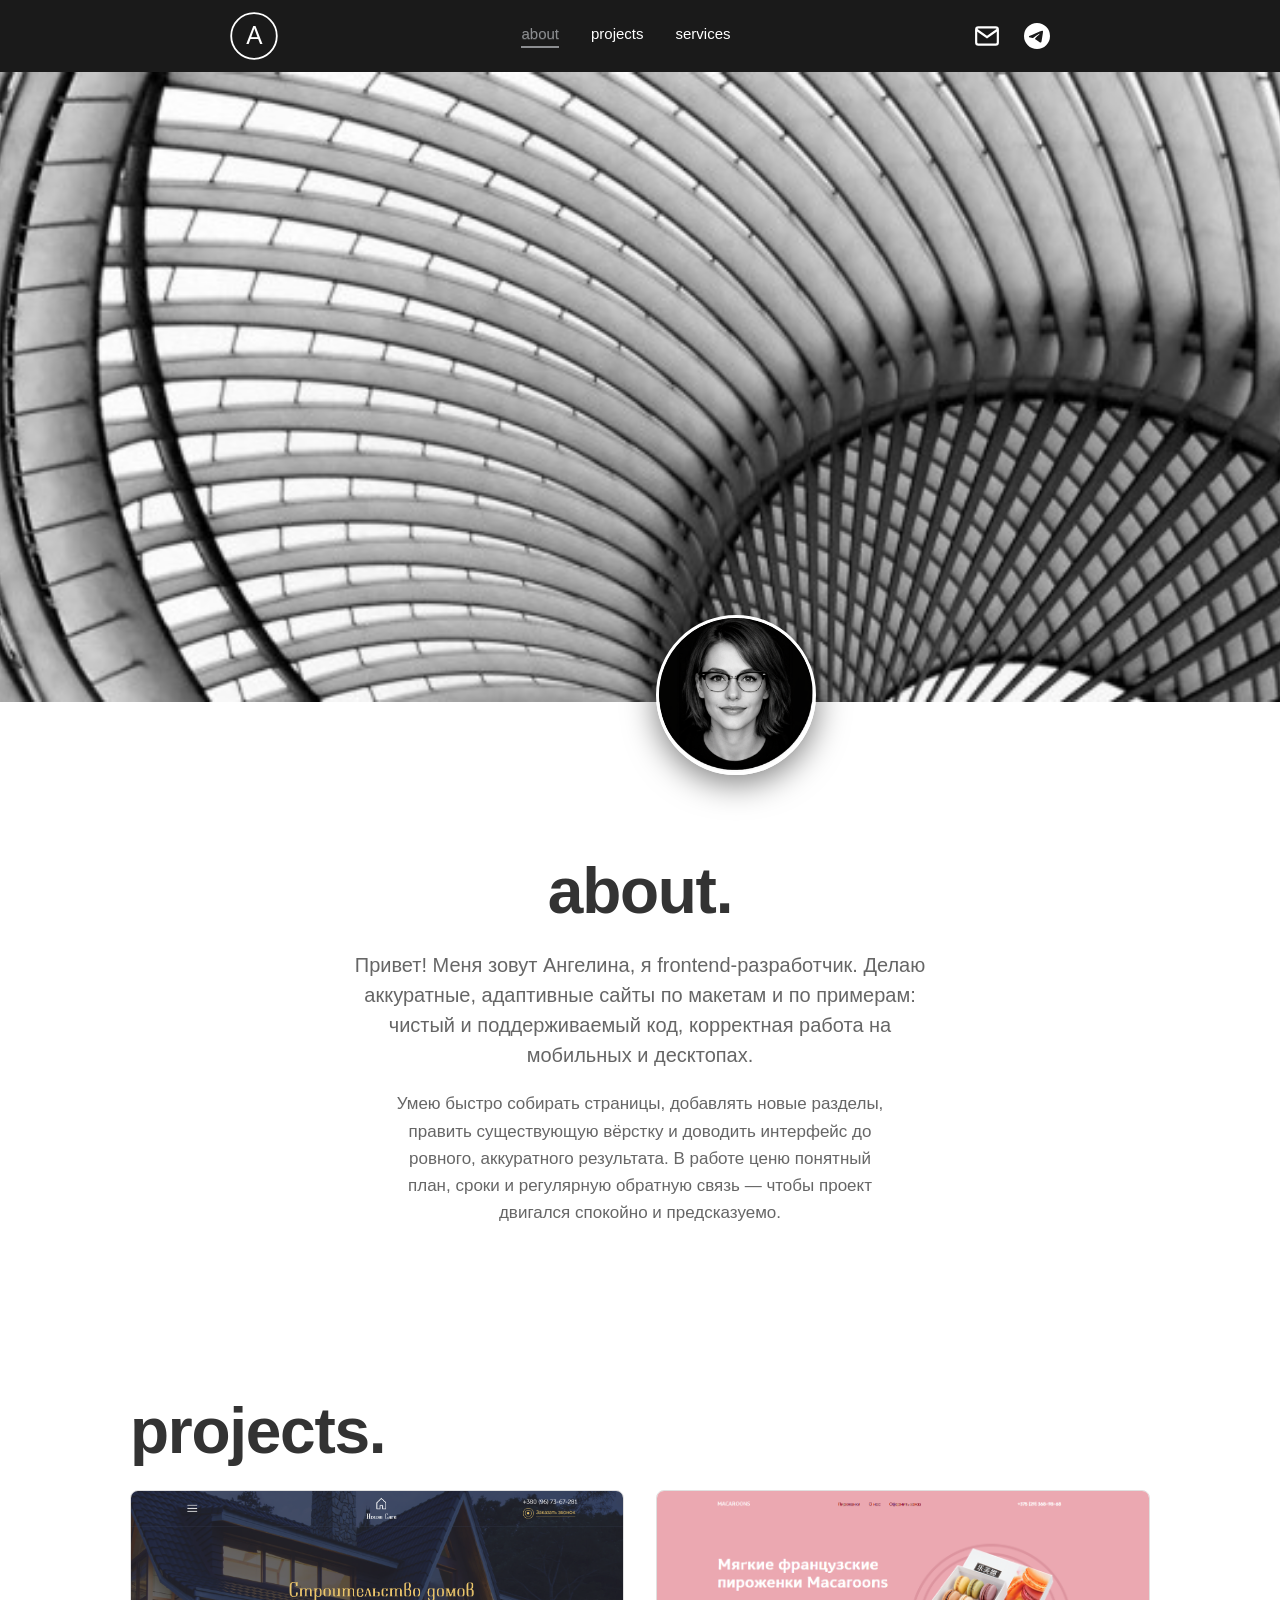
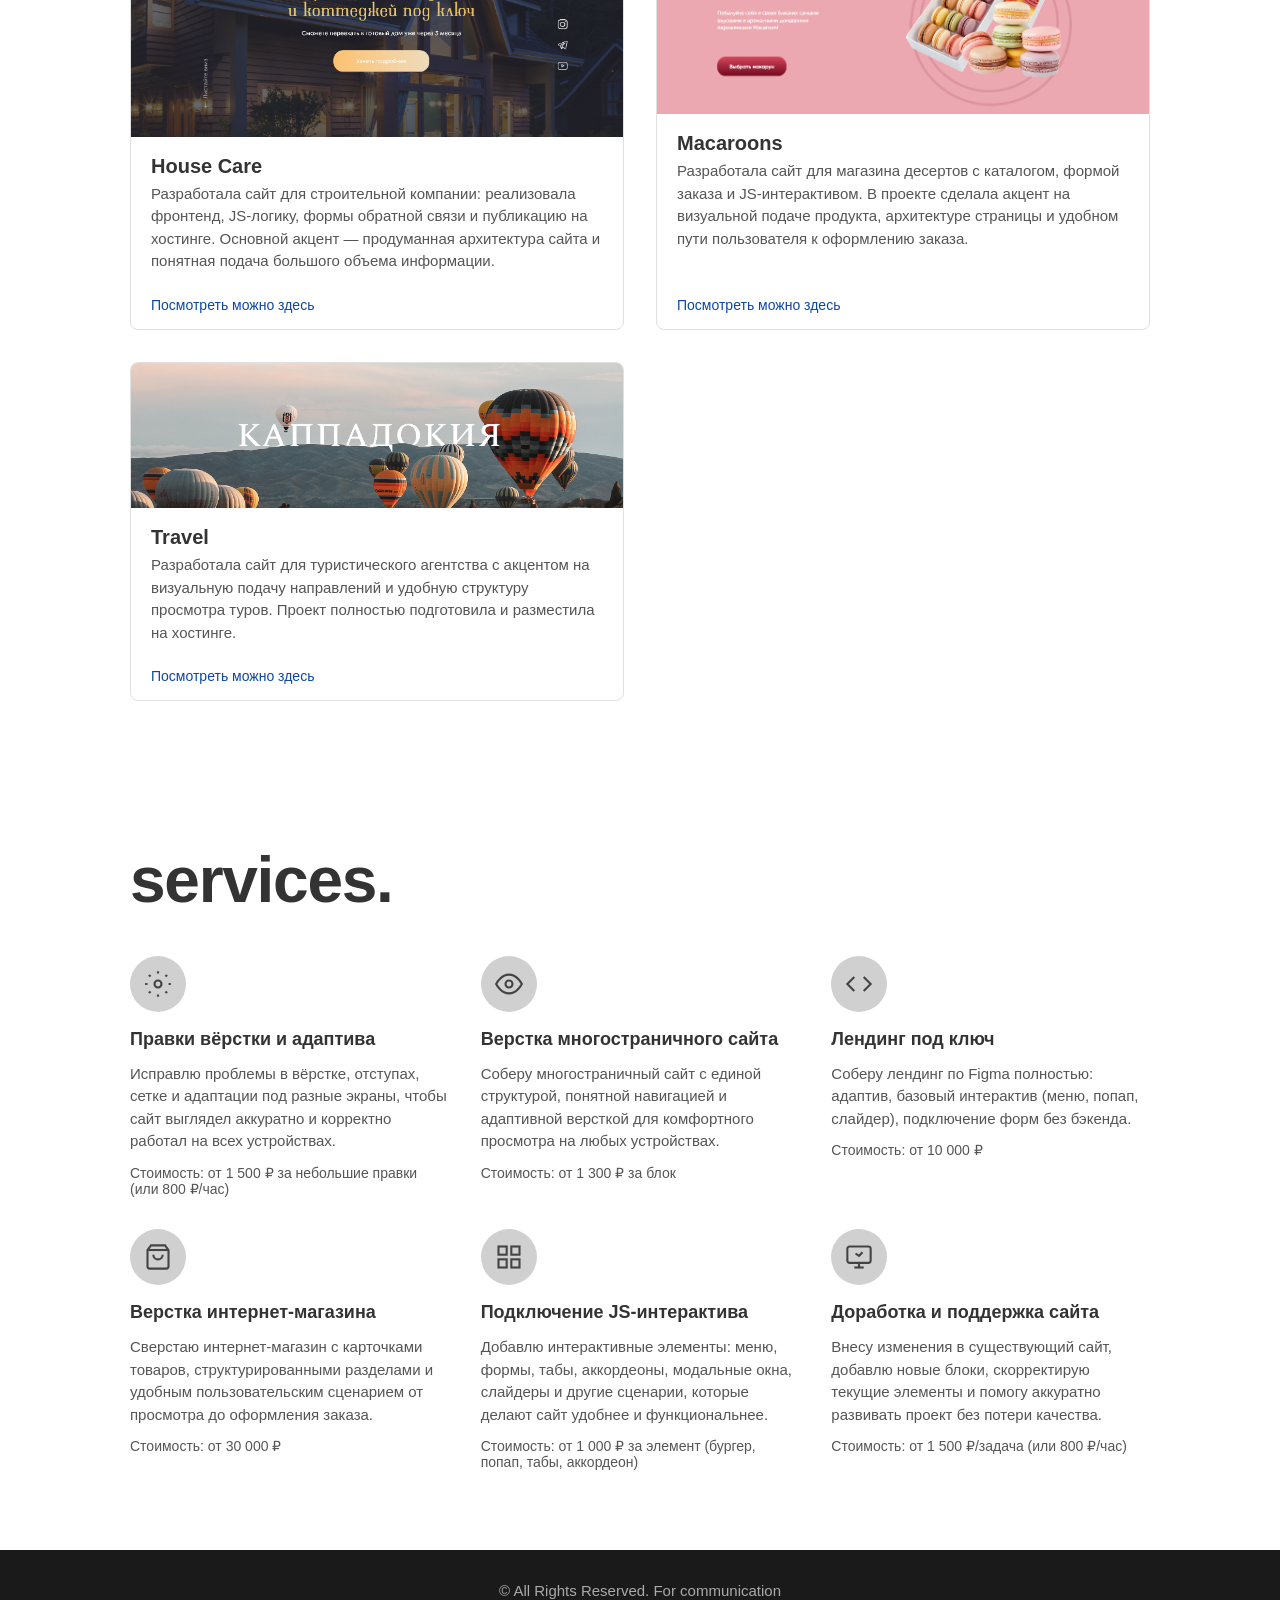
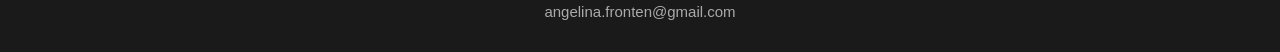
==== commit 3b207a56: "commitfour" ====
--- a/index.html
+++ b/index.html
@@ -5,6 +5,7 @@
     <meta name="viewport" content="width=device-width, initial-scale=1.0" />
     <title>Портфолио</title>
     <link rel="stylesheet" href="css/style.css" />
+    <link rel="stylesheet" href="css/adaptive.css" />
   </head>
   <body>
     <header class="header">
@@ -101,12 +102,7 @@
             </div>
             <h2 class="project-card-title">House Care</h2>
             <p class="project-card-desc">
-              Сайт для строительной компании с каталогом проектов, блоками услуг
-              и преимуществ, слайдером объектов и двумя формами захвата.
-              Полностью реализовала проект: фронтенд, JS-логику, формы и
-              публикацию на хостинге. Главная задача — выстроить сильную
-              архитектуру сайта и сделать подачу большого объема информации
-              понятной для пользователя.
+              Разработала сайт для строительной компании: реализовала фронтенд, JS-логику, формы обратной связи и публикацию на хостинге. Основной акцент — продуманная архитектура сайта и понятная подача большого объема информации.
             </p>
           </a>
           <a
@@ -128,12 +124,7 @@
             </div>
             <h2 class="project-card-title">Macaroons</h2>
             <p class="project-card-desc">
-              Сайт для магазина десертов с каталогом на 8 позиций, блоками
-              преимуществ, формой заказа и акцентом на визуальную подачу
-              продукта. Полностью реализовала проект: верстку, JS-логику, форму
-              и публикацию на хостинге. Основной фокус — продуманная архитектура
-              страницы, анимации и удобный путь пользователя к оформлению
-              заказа.
+              Разработала сайт для магазина десертов с каталогом, формой заказа и JS-интерактивом. В проекте сделала акцент на визуальной подаче продукта, архитектуре страницы и удобном пути пользователя к оформлению заказа.
             </p>
           </a>
           <a
@@ -151,7 +142,7 @@
             </div>
             <h2 class="project-card-title">Travel</h2>
             <p class="project-card-desc">
-              Сайт для туристического агентства с фотогалереей, блоком горящих туров, карточками предложений и контактной информацией. Полностью реализовала проект и подготовила его к публикации на хостинге. Основной фокус — визуальная подача направления и удобная структура просмотра туров.
+              Разработала сайт для туристического агентства с акцентом на визуальную подачу направлений и удобную структуру просмотра туров. Проект полностью подготовила и разместила на хостинге.
             </p>
           </a>
           <a href="https://nurahmetovaangelina-byte.github.io/travelagency/" target="_blank" rel="noopener noreferrer" class="project-card-external">Посмотреть можно здесь</a>
@@ -175,11 +166,9 @@
               />
             </svg>
           </div>
-          <h2 class="service-card-title">Правки в вёрстке и адаптиву</h2>
-          <p class="service-card-desc">
-            Быстро исправлю поехавшие блоки, отступы и адаптив на разных
-            экранах. Поменяю тексты, картинки, цвета, аккуратно внесу правки в
-            существующий код.
+          <h2 class="service-card-title">Правки вёрстки и адаптива</h2>
+          <p class="service-card-desc">
+            Исправлю проблемы в вёрстке, отступах, сетке и адаптации под разные экраны, чтобы сайт выглядел аккуратно и корректно работал на всех устройствах.
           </p>
           <p class="service-price">
             Стоимость: от 1 500 ₽ за небольшие правки (или 800 ₽/час)
@@ -197,11 +186,9 @@
               <circle cx="12" cy="12" r="3" />
             </svg>
           </div>
-          <h2 class="service-card-title">Вёрстка секций по макетам в Figma</h2>
-          <p class="service-card-desc">
-            Сверстаю отдельный блок, секцию по макету: чистый HTML/CSS,
-            аккуратная сетка, корректный адаптив. Подойдёт для лендингов,
-            карточек, форм, галерей и т.д.
+          <h2 class="service-card-title">Верстка многостраничного сайта</h2>
+          <p class="service-card-desc">
+            Соберу многостраничный сайт с единой структурой, понятной навигацией и адаптивной версткой для комфортного просмотра на любых устройствах.
           </p>
           <p class="service-price">Стоимость: от 1 300 ₽ за блок</p>
         </article>
@@ -236,11 +223,9 @@
               <path d="M16 10a4 4 0 01-8 0" />
             </svg>
           </div>
-          <h2 class="service-card-title">Интернет-магазин</h2>
-          <p class="service-card-desc">
-            Сверстаю страницы магазина по макету: каталог, карточка товара,
-            корзина, оформление заказа. Сделаю аккуратный адаптив и удобную
-            структуру.
+          <h2 class="service-card-title">Верстка интернет-магазина</h2>
+          <p class="service-card-desc">
+            Сверстаю интернет-магазин с карточками товаров, структурированными разделами и удобным пользовательским сценарием от просмотра до оформления заказа.
           </p>
           <p class="service-price">Стоимость: от 30 000 ₽</p>
         </article>
@@ -258,11 +243,9 @@
               <rect x="3" y="14" width="7" height="7" />
             </svg>
           </div>
-          <h2 class="service-card-title">Подключение интерактива (JS)</h2>
-          <p class="service-card-desc">
-            Добавлю функциональность на JavaScript: бургер-меню, попапы,
-            слайдеры, табы, аккордеоны. Всё будет работать стабильно и без
-            конфликтов.
+          <h2 class="service-card-title">Подключение JS-интерактива</h2>
+          <p class="service-card-desc">
+            Добавлю интерактивные элементы: меню, формы, табы, аккордеоны, модальные окна, слайдеры и другие сценарии, которые делают сайт удобнее и функциональнее.
           </p>
           <p class="service-price">
             Стоимость: от 1 000 ₽ за элемент (бургер, попап, табы, аккордеон)
@@ -284,9 +267,7 @@
           </div>
           <h2 class="service-card-title">Доработка и поддержка сайта</h2>
           <p class="service-card-desc">
-            Сопровожу проект после запуска: мелкие правки, обновления блоков,
-            исправление багов, улучшение адаптива. Удобно для регулярных
-            обновлений.
+            Внесу изменения в существующий сайт, добавлю новые блоки, скорректирую текущие элементы и помогу аккуратно развивать проект без потери качества.
           </p>
           <p class="service-price">
             Стоимость: от 1 500 ₽/задача (или 800 ₽/час)
--- a/css/style.css
+++ b/css/style.css
@@ -378,18 +378,6 @@
   gap: 2rem;
 }
 
-@media (max-width: 900px) {
-  .services-grid {
-    grid-template-columns: repeat(2, 1fr);
-  }
-}
-
-@media (max-width: 560px) {
-  .services-grid {
-    grid-template-columns: 1fr;
-  }
-}
-
 .service-card {
   background: transparent;
   padding: 0;
--- a/css/adaptive.css
+++ b/css/adaptive.css
@@ -0,0 +1,240 @@
+/* Адаптив: планшеты и телефоны */
+
+@media (max-width: 900px) {
+  .services-grid {
+    grid-template-columns: repeat(2, 1fr);
+  }
+
+  .header-inner {
+    padding: 0 24px;
+  }
+
+  .nav {
+    gap: 20px;
+  }
+}
+
+@media (max-width: 768px) {
+  .header-inner {
+    padding: 0 16px;
+    max-width: none;
+    flex-wrap: wrap;
+    gap: 12px;
+    min-height: 72px;
+    height: auto;
+    padding-top: 12px;
+    padding-bottom: 12px;
+  }
+
+  .logo {
+    margin-right: 16px;
+  }
+
+  .logo-icon {
+    width: 40px;
+    height: 40px;
+  }
+
+  .nav {
+    order: 3;
+    width: 100%;
+    justify-content: flex-start;
+    gap: 16px;
+  }
+
+  .nav a {
+    font-size: 14px;
+  }
+
+  .social {
+    margin-left: auto;
+    gap: 16px;
+  }
+
+  .social .icon {
+    width: 22px;
+    height: 22px;
+  }
+
+  .hero {
+    min-height: 50vh;
+  }
+
+  .hero-avatar {
+    left: 50%;
+    bottom: -60px;
+    width: 120px;
+    height: 120px;
+    transform: translateX(-50%);
+  }
+
+  main {
+    margin-top: 70px;
+  }
+
+  .section-block {
+    padding: 3rem 24px 4rem;
+  }
+
+  .about-content {
+    padding: 3rem 24px 4rem;
+    max-width: none;
+  }
+
+  .about-lead,
+  .about-text {
+    max-width: none;
+  }
+
+  .services-content {
+    padding: 3rem 24px 4rem;
+  }
+
+  .project-page {
+    padding: 1.5rem 24px 3rem;
+  }
+
+  .footer {
+    padding: 1.5rem 24px;
+  }
+}
+
+@media (max-width: 560px) {
+  .services-grid {
+    grid-template-columns: 1fr;
+  }
+
+  .header-inner {
+    padding: 0 12px;
+    padding-top: 10px;
+    padding-bottom: 10px;
+  }
+
+  .logo {
+    margin-right: 12px;
+  }
+
+  .logo-icon {
+    width: 36px;
+    height: 36px;
+  }
+
+  .nav {
+    gap: 12px;
+  }
+
+  .nav a {
+    font-size: 13px;
+  }
+
+  .social {
+    gap: 12px;
+  }
+
+  .social .icon {
+    width: 20px;
+    height: 20px;
+  }
+
+  .hero {
+    min-height: 45vh;
+  }
+
+  .hero-avatar {
+    width: 100px;
+    height: 100px;
+    bottom: -50px;
+  }
+
+  main {
+    margin-top: 55px;
+  }
+
+  .section-block {
+    padding: 2rem 16px 3rem;
+  }
+
+  .section-title {
+    font-size: clamp(1.75rem, 6vw, 2.5rem);
+    margin-bottom: 1.25rem;
+  }
+
+  .about-content {
+    padding: 2rem 16px 3rem;
+    text-align: left;
+  }
+
+  .about-title {
+    font-size: clamp(1.75rem, 6vw, 2.5rem);
+    margin-bottom: 1rem;
+  }
+
+  .about-lead {
+    font-size: 1.0625rem;
+    margin-bottom: 1rem;
+  }
+
+  .about-text {
+    font-size: 1rem;
+  }
+
+  .services-content {
+    padding: 2rem 16px 3rem;
+  }
+
+  .services-title {
+    font-size: clamp(1.75rem, 6vw, 2.5rem);
+    margin-bottom: 1.5rem;
+  }
+
+  .projects-grid {
+    grid-template-columns: 1fr;
+    gap: 1.5rem;
+    margin-top: 0.5rem;
+  }
+
+  .project-card-title {
+    padding: 0.75rem 1rem 0.25rem;
+  }
+
+  .project-card-desc {
+    padding: 0 1rem 0.75rem;
+    -webkit-line-clamp: 3;
+  }
+
+  .project-card-external {
+    padding: 0.5rem 1rem 0.75rem;
+  }
+
+  .project-page {
+    padding: 1.25rem 16px 2.5rem;
+  }
+
+  .project-page-title {
+    font-size: clamp(1.5rem, 5vw, 2rem);
+    margin-bottom: 1rem;
+  }
+
+  .project-demo {
+    margin-bottom: 1.5rem;
+  }
+
+  .footer {
+    padding: 1.25rem 16px;
+  }
+
+  .footer-text,
+  .footer-email {
+    font-size: 0.875rem;
+  }
+}
+
+@media (max-width: 360px) {
+  .nav a {
+    font-size: 12px;
+  }
+
+  .nav {
+    gap: 10px;
+  }
+}
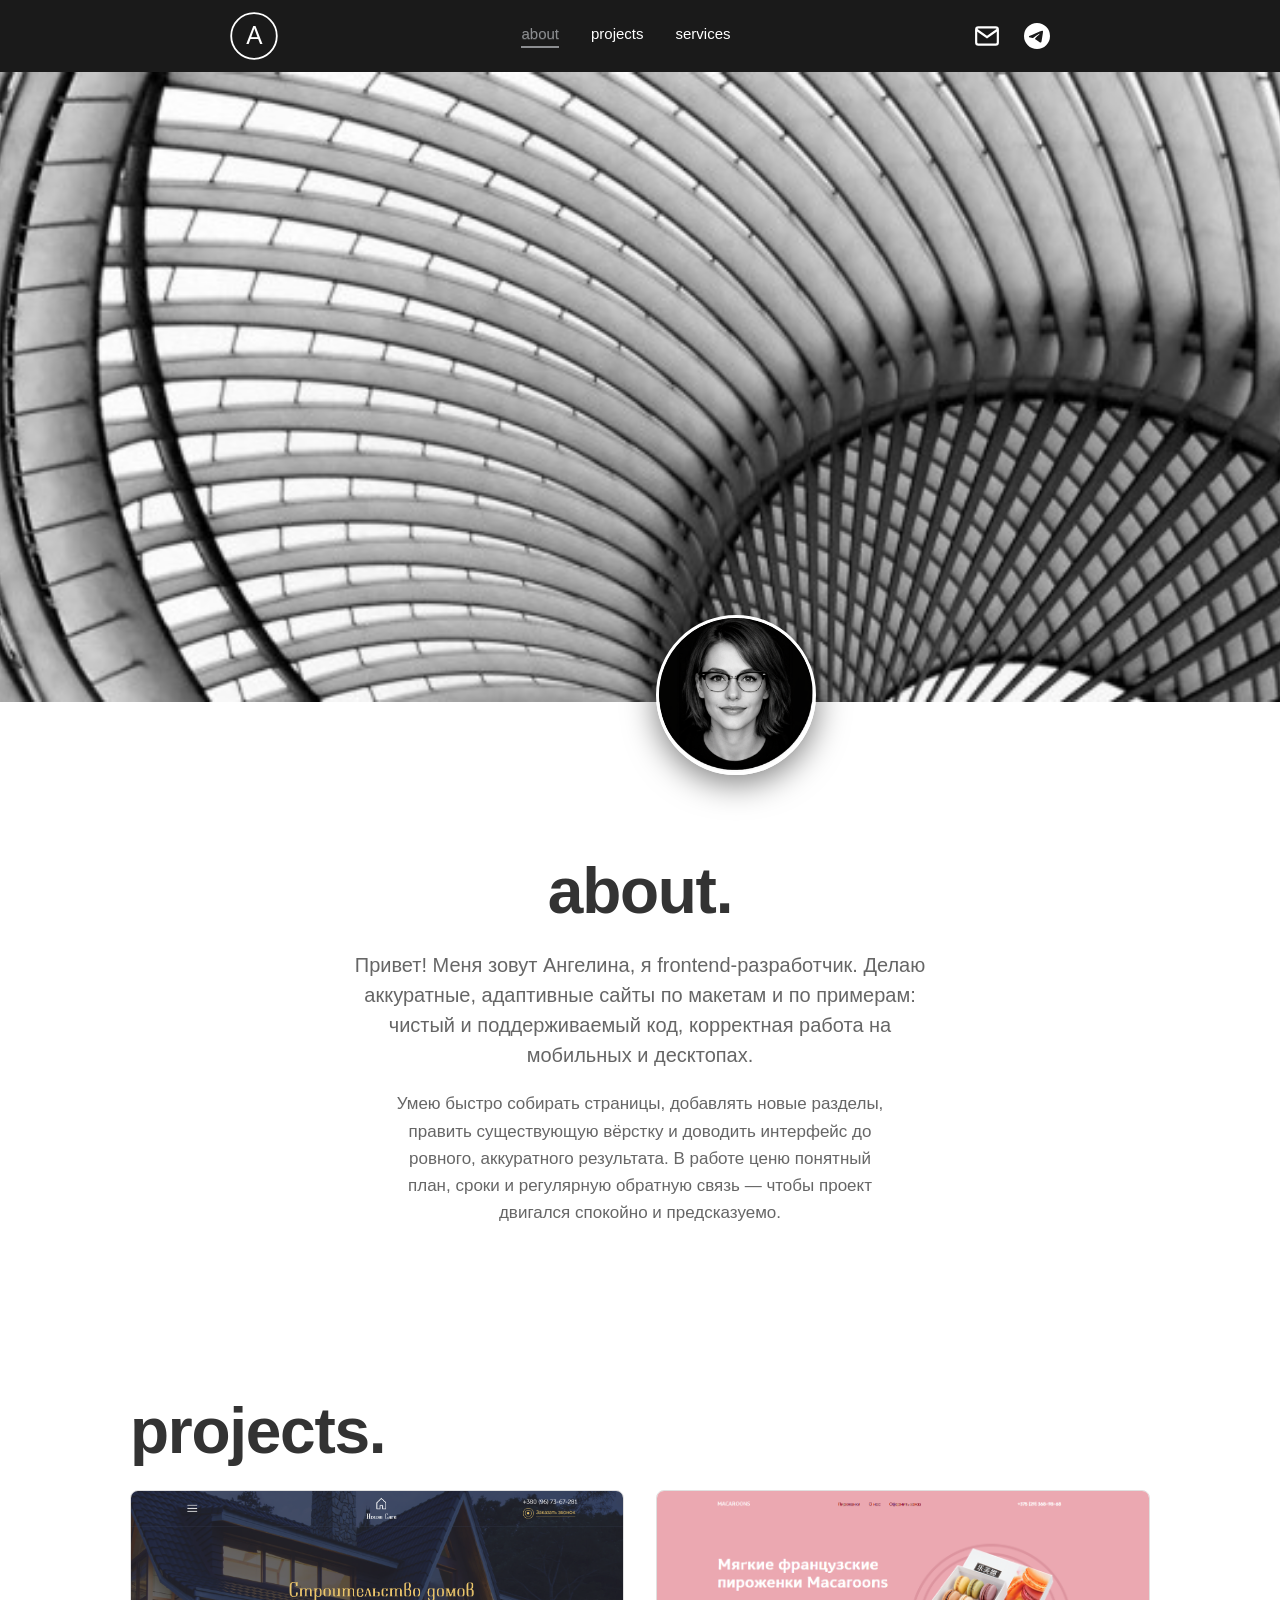
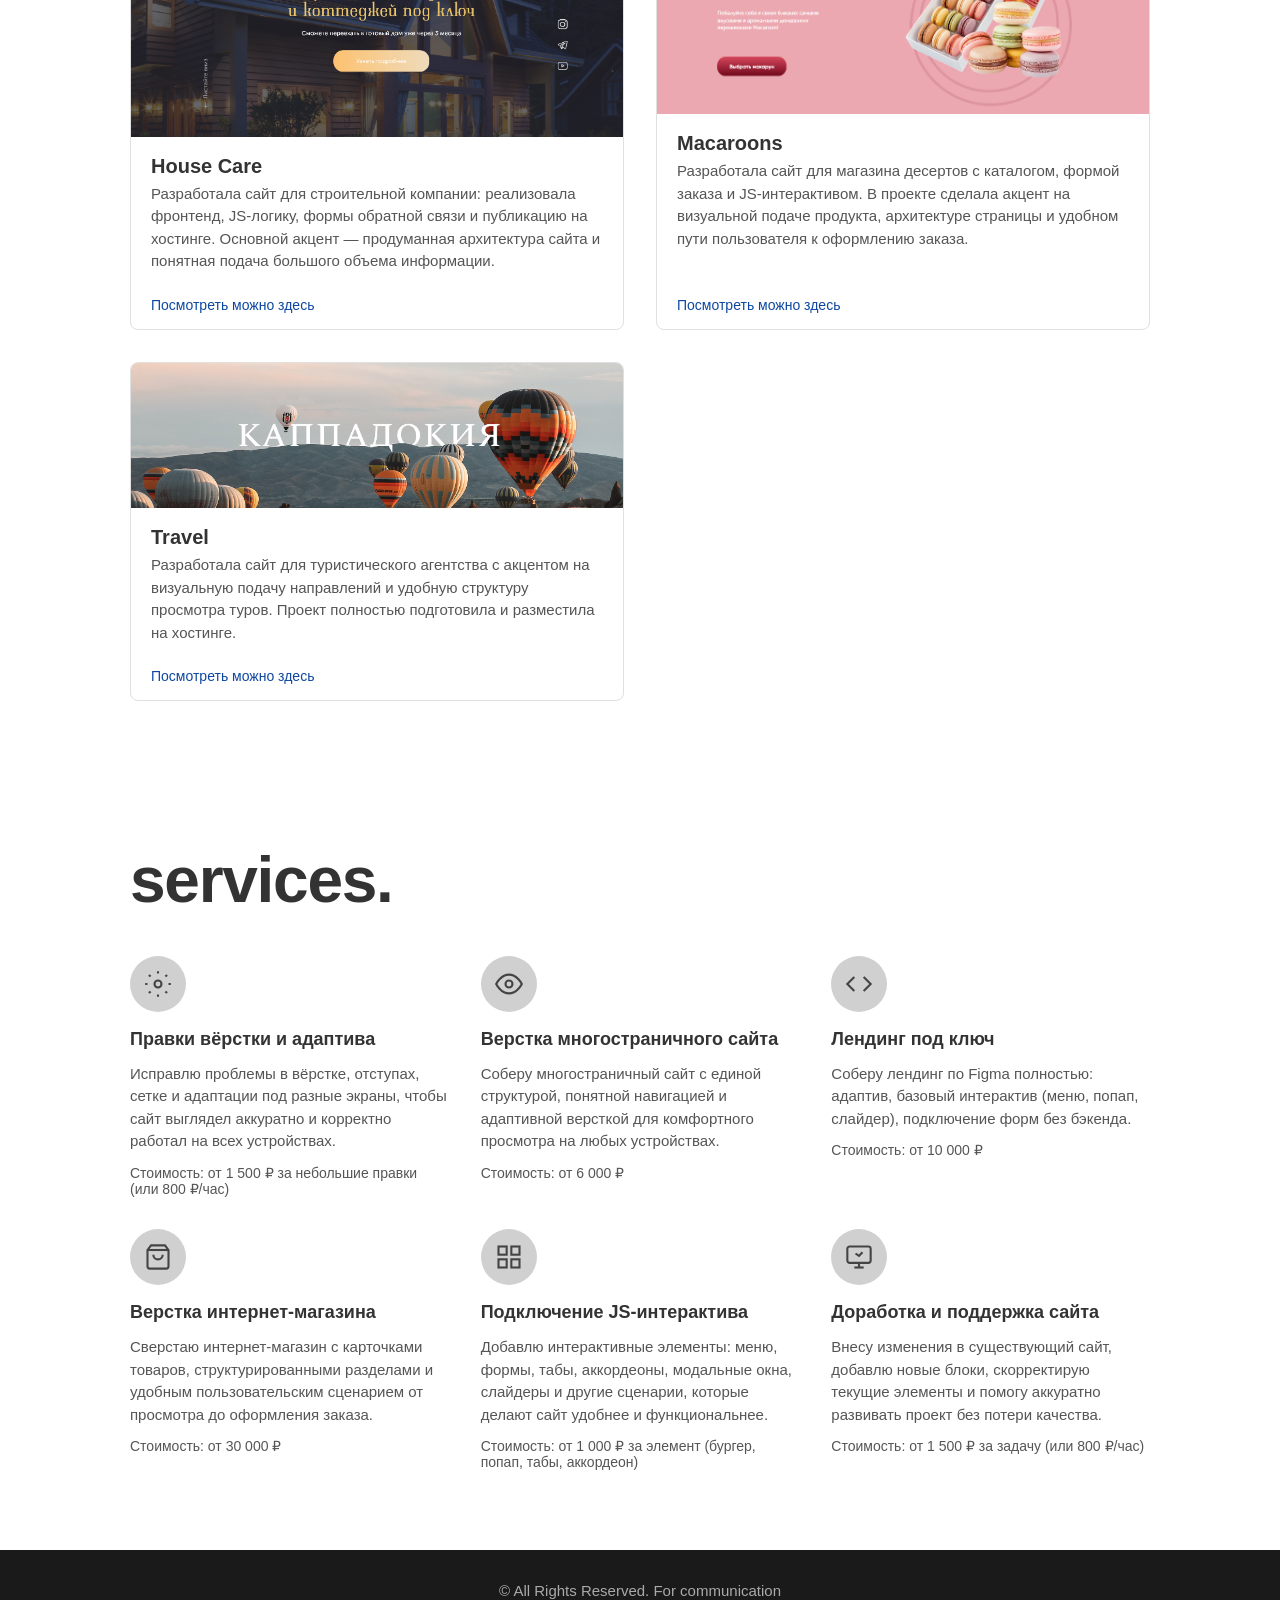
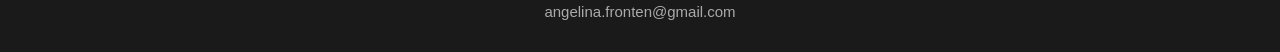
==== commit a5576ee2: "commitfive" ====
--- a/index.html
+++ b/index.html
@@ -190,7 +190,7 @@
           <p class="service-card-desc">
             Соберу многостраничный сайт с единой структурой, понятной навигацией и адаптивной версткой для комфортного просмотра на любых устройствах.
           </p>
-          <p class="service-price">Стоимость: от 1 300 ₽ за блок</p>
+          <p class="service-price">Стоимость: от 6 000 ₽</p>
         </article>
         <article class="service-card">
           <div class="service-icon" aria-hidden="true">
@@ -270,7 +270,7 @@
             Внесу изменения в существующий сайт, добавлю новые блоки, скорректирую текущие элементы и помогу аккуратно развивать проект без потери качества.
           </p>
           <p class="service-price">
-            Стоимость: от 1 500 ₽/задача (или 800 ₽/час)
+            Стоимость: от 1 500 ₽ за задачу (или 800 ₽/час)
           </p>
         </article>
       </div>
